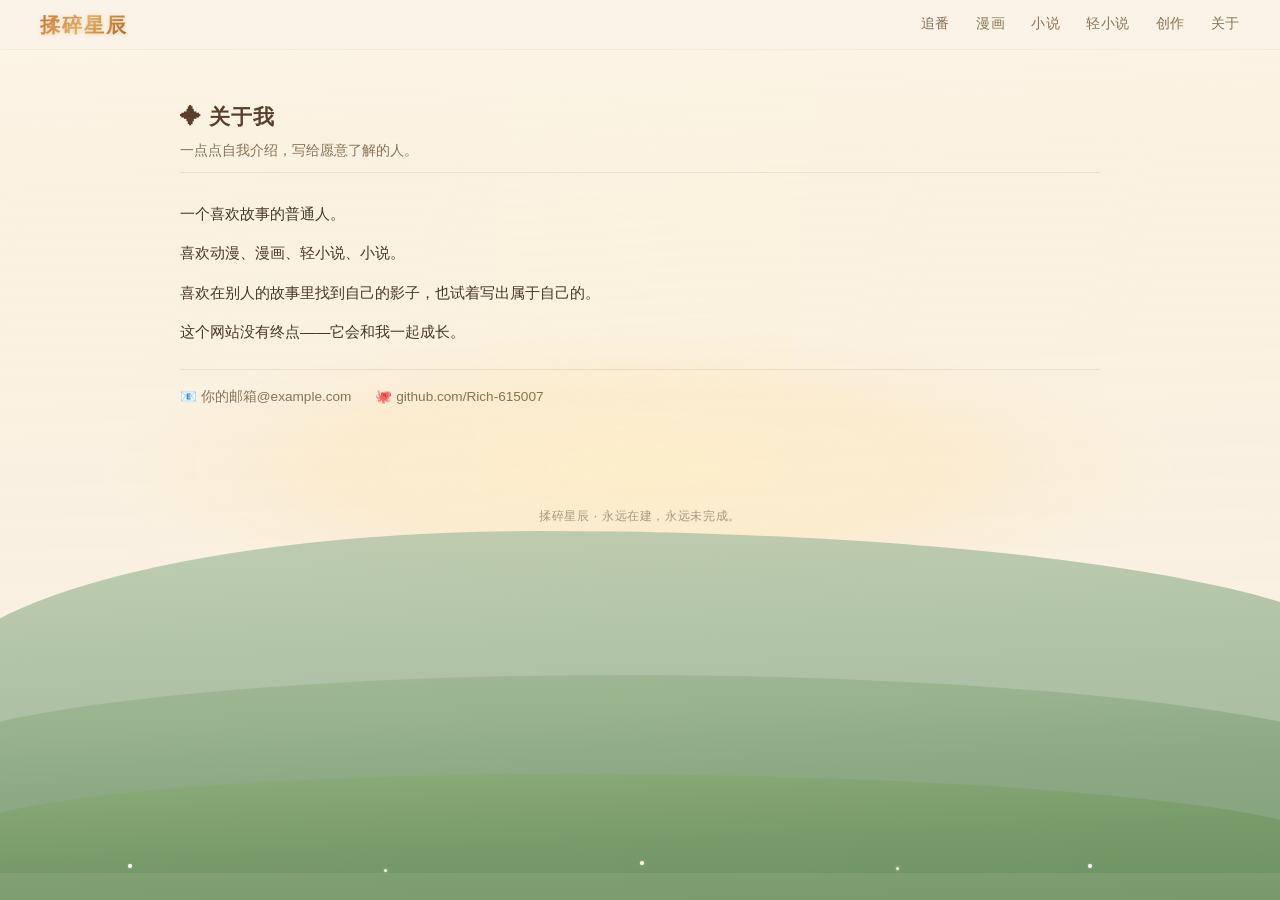
==== about/index.html @ a3de14c9 "加入Unsplash金色田野照片作为背景底层" ====
<!DOCTYPE html>
<html lang="zh-CN">
<head>
<meta charset="UTF-8">
<meta name="viewport" content="width=device-width,initial-scale=1.0">
<title>关于 · 揉碎星辰</title>
<link rel="stylesheet" href="../style.css">
</head>
<body>

<div class="field-photo"></div>
<div class="field-sky"></div>
<div class="field-hills">
  <div class="field-hill field-hill--far"></div>
  <div class="field-hill field-hill--mid"></div>
  <div class="field-hill field-hill--near"></div>
</div>
<div class="field-flowers" aria-hidden="true">
  <span class="field-flower" style="left:10%;bottom:15%;animation-delay:0s;"></span>
  <span class="field-flower" style="left:30%;bottom:13%;animation-delay:0.7s;"></span>
  <span class="field-flower" style="left:50%;bottom:16%;animation-delay:1.4s;"></span>
  <span class="field-flower" style="left:70%;bottom:14%;animation-delay:0.4s;"></span>
  <span class="field-flower" style="left:85%;bottom:15%;animation-delay:1.1s;"></span>
</div>

<nav class="nav">
  <span class="nav-brand"><a href="../index.html">揉碎星辰</a></span>
  <div class="nav-links">
    <a href="../anime/">追番</a>
    <a href="../manga/">漫画</a>
    <a href="../novel/">小说</a>
    <a href="../lightnovel/">轻小说</a>
    <a href="../create/">创作</a>
    <a href="../about/">关于</a>
  </div>
</nav>

<section class="subpage">
  <div class="subpage-header">
    <h1 class="subpage-title">✦ 关于我</h1>
    <p class="subpage-desc">一点点自我介绍，写给愿意了解的人。</p>
  </div>

  <div class="about-text">
    <p>一个喜欢故事的普通人。</p>
    <p>喜欢动漫、漫画、轻小说、小说。</p>
    <p>喜欢在别人的故事里找到自己的影子，也试着写出属于自己的。</p>
    <p>这个网站没有终点——它会和我一起成长。</p>
  </div>

  <div class="about-contact">
    <span>📧 你的邮箱@example.com</span>
    <span>🐙 github.com/Rich-615007</span>
  </div>
</section>

<footer class="footer">
  <p>揉碎星辰 · 永远在建，永远未完成。</p>
</footer>

</body>
</html>
---- style.css ----
/* =============================================
   揉碎星辰 · 个人花园
   视觉：CLANNAD AS 夕阳花田 — 写实向
   ============================================= */

:root {
  --gold:    #C8956C;
  --brown:   #5B3E2E;
  --text:    #4A3728;
  --soft:    #8B7355;
  --faint:   #A89880;
  --card:    rgba(255,252,246,0.76);
  --border:  rgba(180,155,125,0.22);
  --accent:  #C07830;
  --radius:  5px;
  --gutter:  40px;
}

* { margin:0; padding:0; box-sizing:border-box; }
html { scroll-behavior:smooth; }

body {
  font-family: "PingFang SC","Microsoft YaHei","Hiragino Sans GB",sans-serif;
  color: var(--text);
  background: #FCF5E8;
  min-height: 100vh;
  overflow-x: hidden;
  line-height: 1.6;
  -webkit-font-smoothing: antialiased;
}

/* ═══════════════ 背景照片 — Unsplash 金色田野 ═══════════════ */
.field-photo {
  position: fixed; top:0; left:0; width:100%; height:100vh; z-index:0;
  background:
    url('https://images.unsplash.com/photo-1472214103451-9374bd1c798e?w=1920&q=80')
    center / cover no-repeat;
  pointer-events: none;
}

/* 暖色遮罩 — 在上面叠加CLANNAD色调 */
.field-sky {
  position: fixed; top:0; left:0; width:100%; height:100vh; z-index:1;
  background:
    /* 太阳光晕 — 强化金色光线 */
    radial-gradient(ellipse 60% 22% at 50% 52%, rgba(255,235,185,0.55) 0%, rgba(255,220,155,0.25) 40%, transparent 70%),
    /* 整体暖色罩 */
    linear-gradient(178deg,
      rgba(255,245,225,0.20) 0%,
      rgba(250,225,190,0.15) 20%,
      rgba(240,210,170,0.10) 40%,
      rgba(225,195,155,0.08) 60%,
      rgba(200,180,150,0.06) 80%,
      rgba(175,170,148,0.05) 100%
    );
  pointer-events: none;
}

/* 光柱 — 从云层缝隙穿过的丁达尔光线 */
.field-sky::after {
  content: '';
  position: fixed;
  top: 8%; left: 38%; width: 24%; height: 58%;
  background: linear-gradient(175deg,
    transparent 0%,
    rgba(255,248,220,0.10) 20%,
    rgba(255,242,205,0.14) 50%,
    rgba(255,235,185,0.06) 80%,
    transparent 100%
  );
  transform: skewX(-6deg);
  pointer-events: none;
  z-index: 1;
}

/* ═══════════════ 远山层 ═══════════════ */
.field-hills {
  position: fixed; bottom:0; left:0; width:100%; height:60vh; z-index:1;
  pointer-events: none;
}

.field-hill {
  position: absolute; bottom:0;
}

/* 最远 — 淡蓝绿，大气透视 */
.field-hill--far {
  left:-5%; width:112%; height:32vh;
  background: linear-gradient(178deg, #B2C6A8 0%, #A8BEA0 25%, #9EB698 50%, #94AE90 100%);
  border-radius: 42% 58% 0 0 / 55% 45% 0 0;
  bottom: 9vh;
  opacity: 0.82;
}

/* 中山 — 过渡色 */
.field-hill--mid {
  left:-8%; width:118%; height:22vh;
  background: linear-gradient(178deg, #A0B892 0%, #94B088 25%, #88A67E 50%, #7C9C74 100%);
  border-radius: 48% 52% 0 0 / 48% 52% 0 0;
  bottom: 3vh;
  opacity: 0.87;
}

/* 近丘 — 饱和度最高 */
.field-hill--near {
  left:-3%; width:108%; height:15vh;
  background: linear-gradient(178deg, #8CAD7A 0%, #80A370 25%, #749966 50%, #688F5C 100%);
  border-radius: 44% 56% 0 0 / 44% 56% 0 0;
  bottom: -1vh;
  opacity: 0.90;
}

/* ═══════════════ 花 — 散布在近丘上的野花 ═══════════════ */
.field-flowers {
  position: fixed; bottom:0; left:0; width:100%; height:24vh; z-index:2;
  pointer-events: none;
}

.field-flower {
  position: absolute;
  width: 4px; height: 4px;
  background: #FFFEF6;
  border-radius: 50%;
  box-shadow: 0 0 2px rgba(255,252,240,0.5);
  animation: fGlow 5s ease-in-out infinite;
}
.field-flower:nth-child(even) {
  width: 3px; height: 3px;
  box-shadow: 0 0 3px rgba(255,250,235,0.6);
}
.field-flower:nth-child(3n) {
  background: #FFF9E8;
}
@keyframes fGlow {
  0%,100% { opacity:0.18; transform:scale(1); }
  50%     { opacity:0.42; transform:scale(1.35); }
}

/* ═══════════════ 导航栏 ═══════════════ */
.nav {
  position: sticky; top:0; z-index:100;
  display:flex; align-items:center; justify-content:space-between;
  padding:0 var(--gutter); height:50px;
  background: rgba(250,243,232,0.82);
  backdrop-filter: blur(20px);
  -webkit-backdrop-filter: blur(20px);
  border-bottom: 1px solid rgba(200,180,150,0.15);
}

.nav-brand a {
  font-size: 1.25rem;
  font-weight: 800;
  letter-spacing: 0.1em;
  color: transparent;
  background: linear-gradient(135deg, #C07830 0%, #D4954B 25%, #E0B060 50%, #C98538 75%, #B06A28 100%);
  background-clip: text;
  -webkit-background-clip: text;
  text-shadow: none;
  filter: drop-shadow(0 1px 2px rgba(180,100,40,0.25));
  text-decoration: none;
  transition: filter 0.3s;
}
.nav-brand a:hover {
  filter: drop-shadow(0 2px 4px rgba(180,100,40,0.4));
}

.nav-links { display:flex; gap:26px; }
.nav-links a {
  font-size:0.85rem; color:var(--soft); text-decoration:none;
  letter-spacing:0.04em;
  padding:4px 0;
  border-bottom:2px solid transparent;
  transition: color 0.2s, border-color 0.2s;
}
.nav-links a:hover { color:var(--accent); border-bottom-color:var(--accent); }

/* ═══════════════ 主页 Hero ═══════════════ */
.hero {
  position:relative; z-index:10;
  display:flex; flex-direction:column; align-items:center; justify-content:center;
  min-height:calc(100vh - 50px);
  padding:0 var(--gutter) 80px;
  text-align:center;
}

.hero-quote { margin-bottom:44px; }
.hero-line {
  font-size:1.7rem; font-weight:600; color:var(--brown);
  letter-spacing:0.07em; line-height:1.9;
}
.hero-line--sub {
  font-size:0.95rem; font-weight:400; color:var(--soft);
  margin-top:10px;
}

.hero-intro { margin-bottom:0; }
.hero-intro p {
  font-size:1rem; color:var(--soft);
  line-height:2.3; letter-spacing:0.04em;
}

/* ═══════════════ 子页面通用 ═══════════════ */
.subpage {
  position:relative; z-index:10;
  max-width:1000px;
  margin:0 auto;
  padding:0 var(--gutter) 60px;
}

.subpage-header {
  padding:50px 0 10px;
  border-bottom:1px solid var(--border);
  margin-bottom:24px;
}
.subpage-title {
  font-size:1.3rem; font-weight:700; color:var(--brown);
  letter-spacing:0.05em;
}
.subpage-desc {
  font-size:0.88rem; color:var(--soft); margin-top:6px;
}

/* ═══════════════ 卡片 ═══════════════ */
.card-grid {
  display:grid;
  grid-template-columns: repeat(3, 1fr);
  gap:12px;
}

.entry-card {
  display:flex; gap:12px; align-items:center;
  padding:12px 14px; border-radius:var(--radius);
  background: var(--card);
  border:1px solid var(--border);
  transition:background 0.25s, box-shadow 0.25s;
}
.entry-card:hover {
  background:rgba(255,248,236,0.86);
  box-shadow:0 1px 10px rgba(120,90,60,0.06);
}

.entry-cover {
  width:44px; height:58px; border-radius:3px; flex-shrink:0;
  display:flex; align-items:center; justify-content:center; font-size:1.3rem;
  background:linear-gradient(140deg, #F3E5D0, #E8D5B8);
  border:1px solid rgba(160,130,90,0.2);
}

.entry-info { display:flex; flex-direction:column; gap:2px; min-width:0; }
.entry-title { font-size:0.85rem; font-weight:600; color:var(--text); }
.entry-note { font-size:0.78rem; color:var(--soft); font-style:italic; }

.entry-card--empty { opacity:0.4; border-style:dashed; }
.entry-card--empty .entry-title {
  font-weight:400; color:var(--faint); font-style:italic;
}

/* ═══════════════ 关于 ═══════════════ */
.about-text p {
  font-size:0.95rem; color:var(--text); line-height:2.2; margin-bottom:6px;
}
.about-contact {
  display:flex; gap:24px; flex-wrap:wrap;
  margin-top:20px; padding-top:16px;
  border-top:1px solid var(--border);
}
.about-contact span { font-size:0.85rem; color:var(--soft); }

/* ═══════════════ 底部 ═══════════════ */
.footer {
  position:relative; z-index:10;
  text-align:center; padding:40px 0 28px;
}
.footer p { font-size:0.78rem; color:var(--faint); letter-spacing:0.05em; }

/* ═══════════════ 响应式 ═══════════════ */
@media (max-width:900px) {
  .card-grid { grid-template-columns:repeat(2,1fr); }
  .nav-links { gap:16px; }
  .nav-links a { font-size:0.78rem; }
  .hero-line { font-size:1.35rem; }
}
@media (max-width:600px) {
  :root { --gutter:18px; }
  .card-grid { grid-template-columns:1fr; }
  .nav-brand a { font-size:1.1rem; }
  .nav-links { gap:10px; overflow-x:auto; }
  .nav-links a { font-size:0.72rem; white-space:nowrap; }
  .hero-line { font-size:1.15rem; }
}
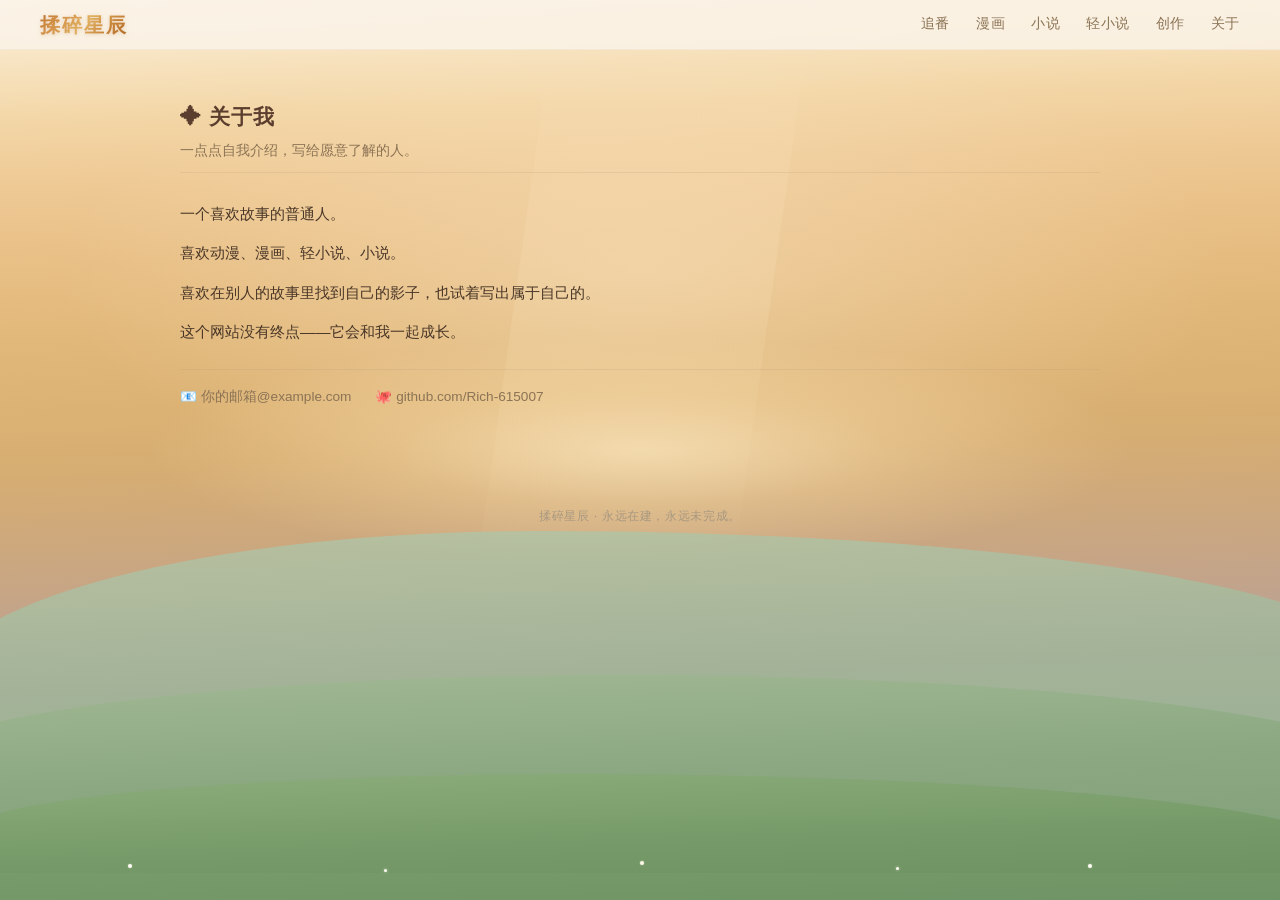
==== commit 564d3e00: "Revert "加入Unsplash金色田野照片作为背景底层" This reverts commit a3de14c9b30bd9f95d0f066aa7b688b04fe03e69." ====
--- a/about/index.html
+++ b/about/index.html
@@ -8,7 +8,6 @@
 </head>
 <body>
 
-<div class="field-photo"></div>
 <div class="field-sky"></div>
 <div class="field-hills">
   <div class="field-hill field-hill--far"></div>
--- a/style.css
+++ b/style.css
@@ -29,29 +29,32 @@
   -webkit-font-smoothing: antialiased;
 }
 
-/* ═══════════════ 背景照片 — Unsplash 金色田野 ═══════════════ */
-.field-photo {
+/* ═══════════════ 天空 — 黄昏写实渐变 ═══════════════ */
+.field-sky {
   position: fixed; top:0; left:0; width:100%; height:100vh; z-index:0;
   background:
-    url('https://images.unsplash.com/photo-1472214103451-9374bd1c798e?w=1920&q=80')
-    center / cover no-repeat;
-  pointer-events: none;
-}
-
-/* 暖色遮罩 — 在上面叠加CLANNAD色调 */
-.field-sky {
-  position: fixed; top:0; left:0; width:100%; height:100vh; z-index:1;
-  background:
-    /* 太阳光晕 — 强化金色光线 */
-    radial-gradient(ellipse 60% 22% at 50% 52%, rgba(255,235,185,0.55) 0%, rgba(255,220,155,0.25) 40%, transparent 70%),
-    /* 整体暖色罩 */
+    /* 太阳光晕 — 在地平线上方 */
+    radial-gradient(ellipse 55% 18% at 50% 50%, rgba(255,238,200,0.65) 0%, rgba(255,228,175,0.3) 35%, transparent 70%),
+    /* 上层暖光漫射 */
+    radial-gradient(ellipse 70% 40% at 50% 30%, rgba(255,240,215,0.35) 0%, transparent 65%),
+    /* 主渐变 */
     linear-gradient(178deg,
-      rgba(255,245,225,0.20) 0%,
-      rgba(250,225,190,0.15) 20%,
-      rgba(240,210,170,0.10) 40%,
-      rgba(225,195,155,0.08) 60%,
-      rgba(200,180,150,0.06) 80%,
-      rgba(175,170,148,0.05) 100%
+      #FCF3E4  0%,
+      #F8E5C4  6%,
+      #F3D6A6 13%,
+      #EEC994 20%,
+      #E8BF85 28%,
+      #E2B87A 36%,
+      #DCB274 44%,
+      #D6AD72 50%,
+      #CFA97A 56%,
+      #C8A684 62%,
+      #C0A38E 68%,
+      #B9A396 74%,
+      #B1A69A 80%,
+      #AAABA0 86%,
+      #A3B2A5 92%,
+      #9EBAA8 100%
     );
   pointer-events: none;
 }
@@ -60,17 +63,17 @@
 .field-sky::after {
   content: '';
   position: fixed;
-  top: 8%; left: 38%; width: 24%; height: 58%;
-  background: linear-gradient(175deg,
+  top: 8%; left: 40%; width: 20%; height: 55%;
+  background: linear-gradient(172deg,
     transparent 0%,
-    rgba(255,248,220,0.10) 20%,
-    rgba(255,242,205,0.14) 50%,
-    rgba(255,235,185,0.06) 80%,
+    rgba(255,242,215,0.12) 25%,
+    rgba(255,238,200,0.15) 50%,
+    rgba(255,232,185,0.08) 75%,
     transparent 100%
   );
-  transform: skewX(-6deg);
-  pointer-events: none;
-  z-index: 1;
+  transform: skewX(-8deg);
+  pointer-events: none;
+  z-index: 0;
 }
 
 /* ═══════════════ 远山层 ═══════════════ */
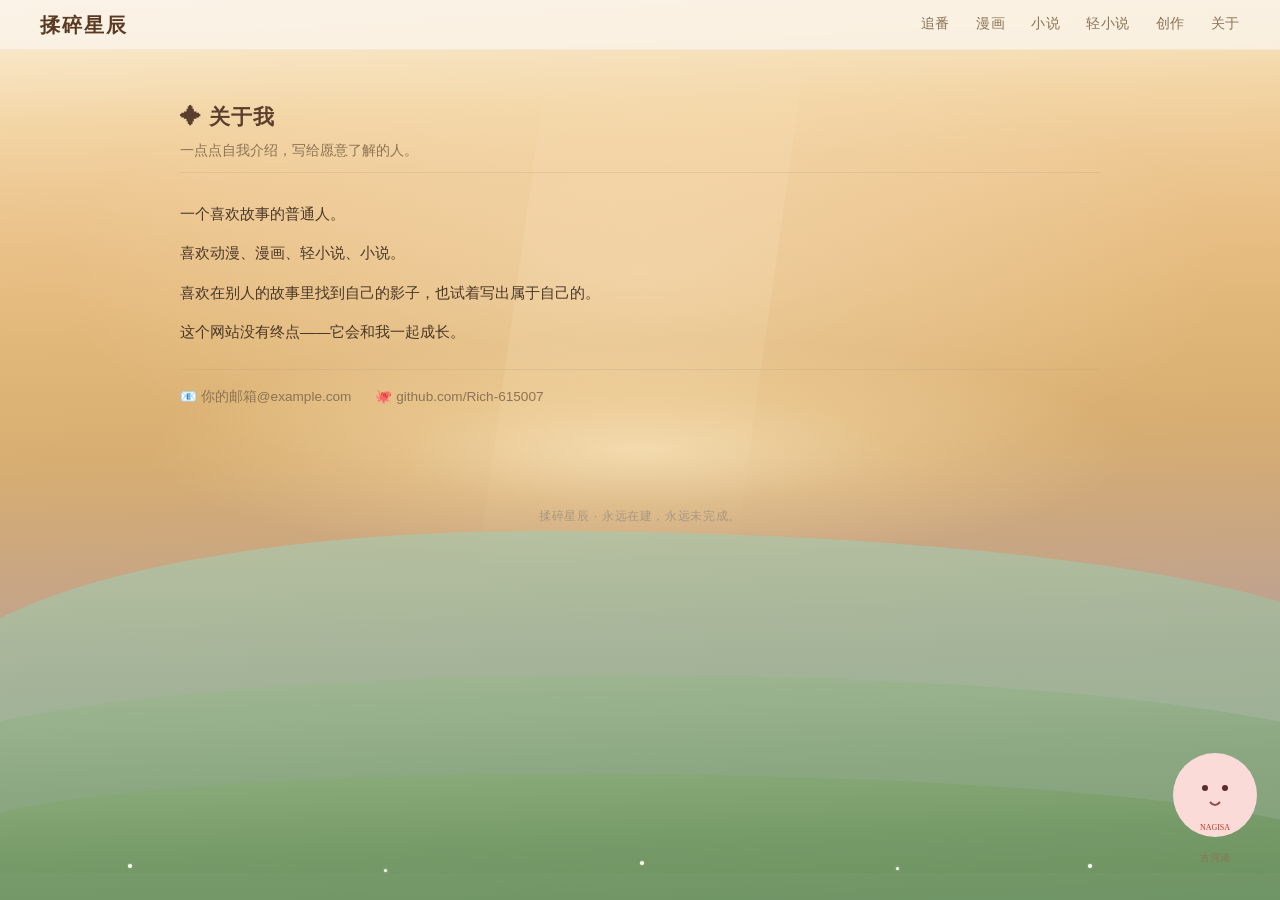
==== commit 6698772c: "桌宠系统：Q版立绘+拖拽+台词+换人+跨页面记忆(8页注入)" ====
--- a/about/index.html
+++ b/about/index.html
@@ -57,5 +57,7 @@
   <p>揉碎星辰 · 永远在建，永远未完成。</p>
 </footer>
 
+  <script src="../js/desk-pet-voices.js"></script>
+  <script src="../js/desk-pet.js"></script>
 </body>
 </html>
--- a/style.css
+++ b/style.css
@@ -154,17 +154,12 @@
   font-size: 1.25rem;
   font-weight: 800;
   letter-spacing: 0.1em;
-  color: transparent;
-  background: linear-gradient(135deg, #C07830 0%, #D4954B 25%, #E0B060 50%, #C98538 75%, #B06A28 100%);
-  background-clip: text;
-  -webkit-background-clip: text;
-  text-shadow: none;
-  filter: drop-shadow(0 1px 2px rgba(180,100,40,0.25));
+  color: #5B3A24;
   text-decoration: none;
-  transition: filter 0.3s;
+  transition: color 0.3s;
 }
 .nav-brand a:hover {
-  filter: drop-shadow(0 2px 4px rgba(180,100,40,0.4));
+  color: #8B5A3C;
 }
 
 .nav-links { display:flex; gap:26px; }
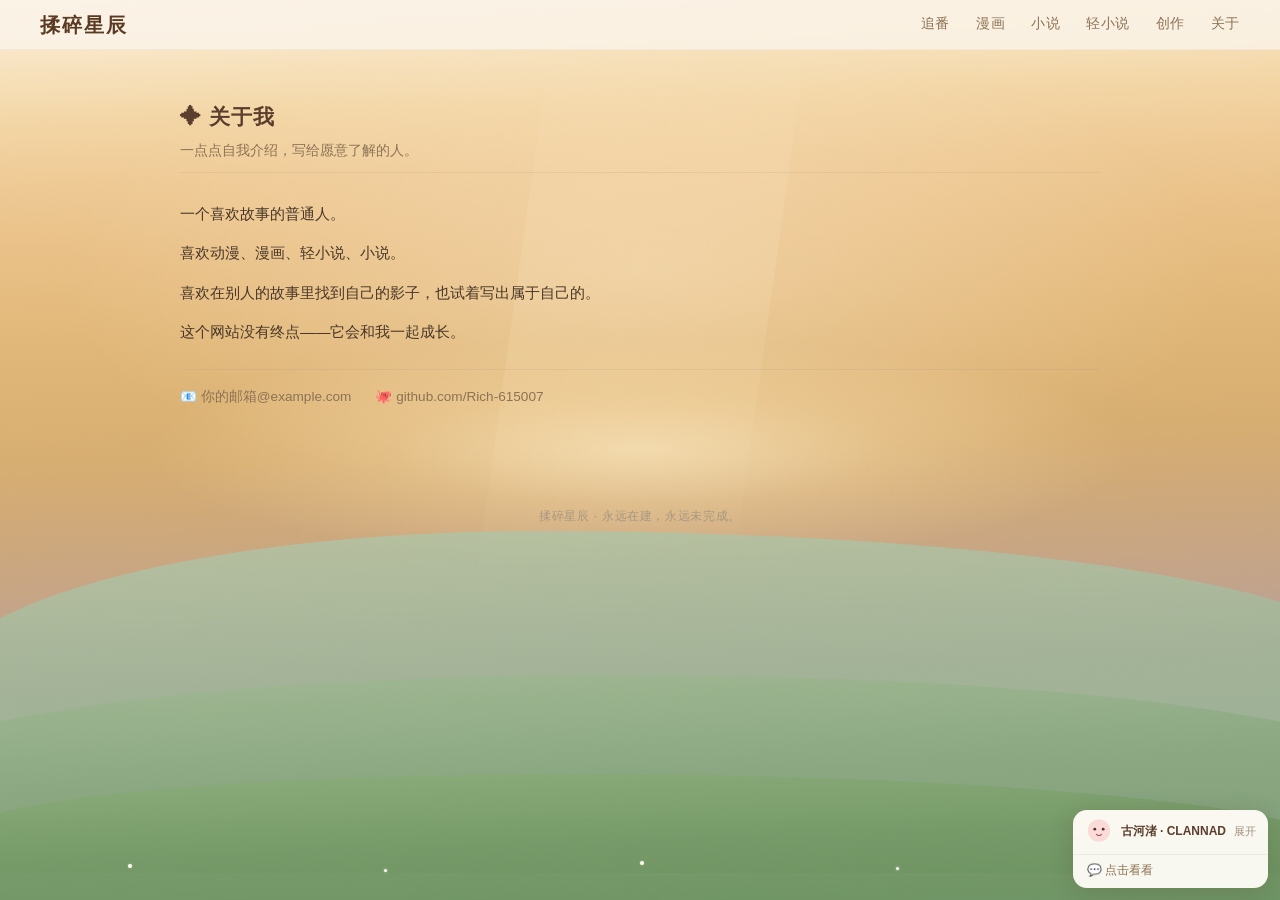
==== commit 060a6275: "聊天向导：替换桌宠→右下角聊天窗+3角色+页面感知+引导+快捷跳转" ====
--- a/about/index.html
+++ b/about/index.html
@@ -57,7 +57,8 @@
   <p>揉碎星辰 · 永远在建，永远未完成。</p>
 </footer>
 
-  <script src="../js/desk-pet-voices.js"></script>
-  <script src="../js/desk-pet.js"></script>
+  <script src="../js/guide-characters.js"></script>
+  <script src="../js/guide-characters.js"></script>
+  <script src="../js/guide-widget.js"></script>
 </body>
 </html>
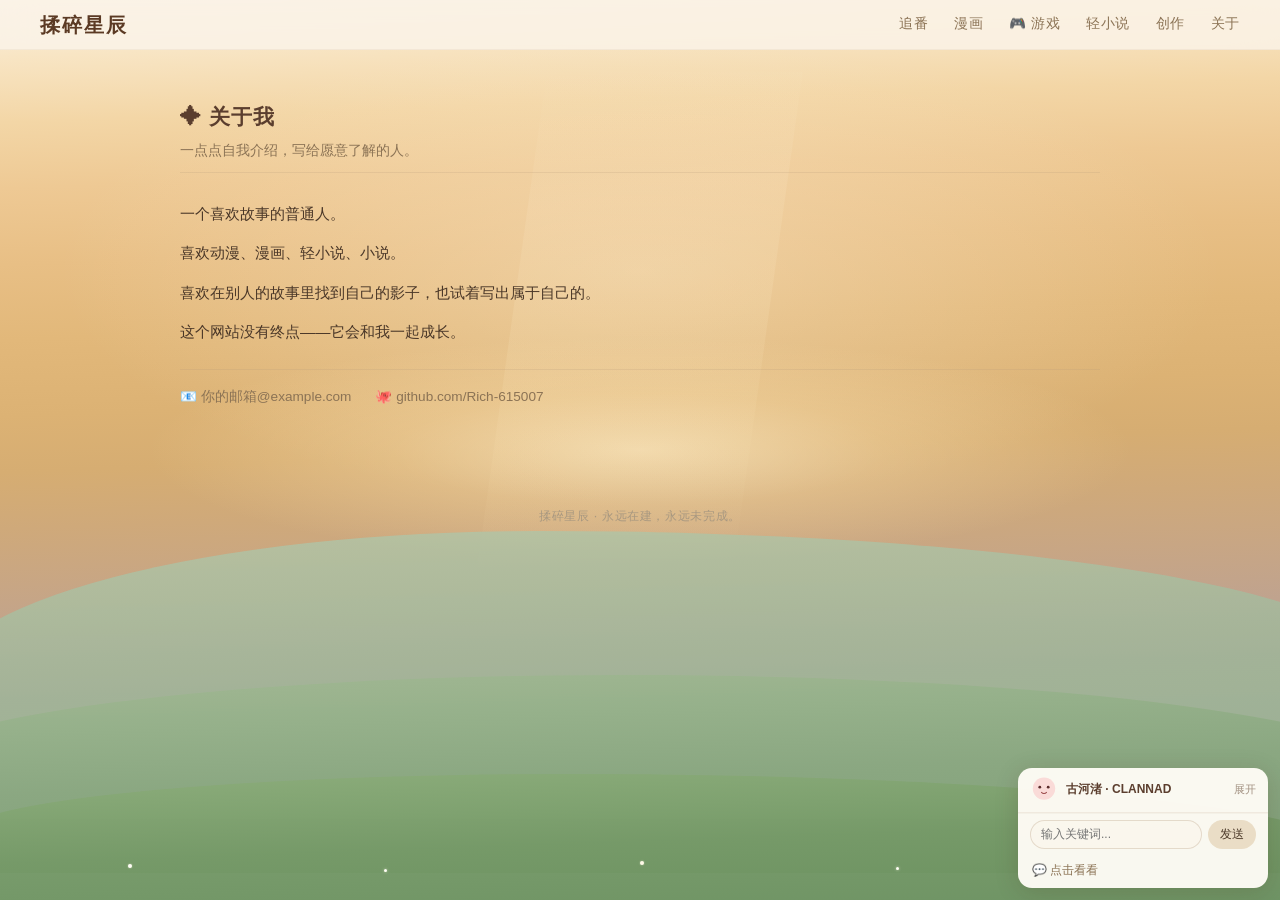
==== commit d14c7d73: "漫画+2(碧蓝之海/迷宫饭) +小说分区→游戏分区" ====
--- a/about/index.html
+++ b/about/index.html
@@ -27,7 +27,7 @@
   <div class="nav-links">
     <a href="../anime/">追番</a>
     <a href="../manga/">漫画</a>
-    <a href="../novel/">小说</a>
+    <a href="../game/">🎮 游戏</a>
     <a href="../lightnovel/">轻小说</a>
     <a href="../create/">创作</a>
     <a href="../about/">关于</a>
@@ -58,7 +58,6 @@
 </footer>
 
   <script src="../js/guide-characters.js"></script>
-  <script src="../js/guide-characters.js"></script>
   <script src="../js/guide-widget.js"></script>
 </body>
 </html>
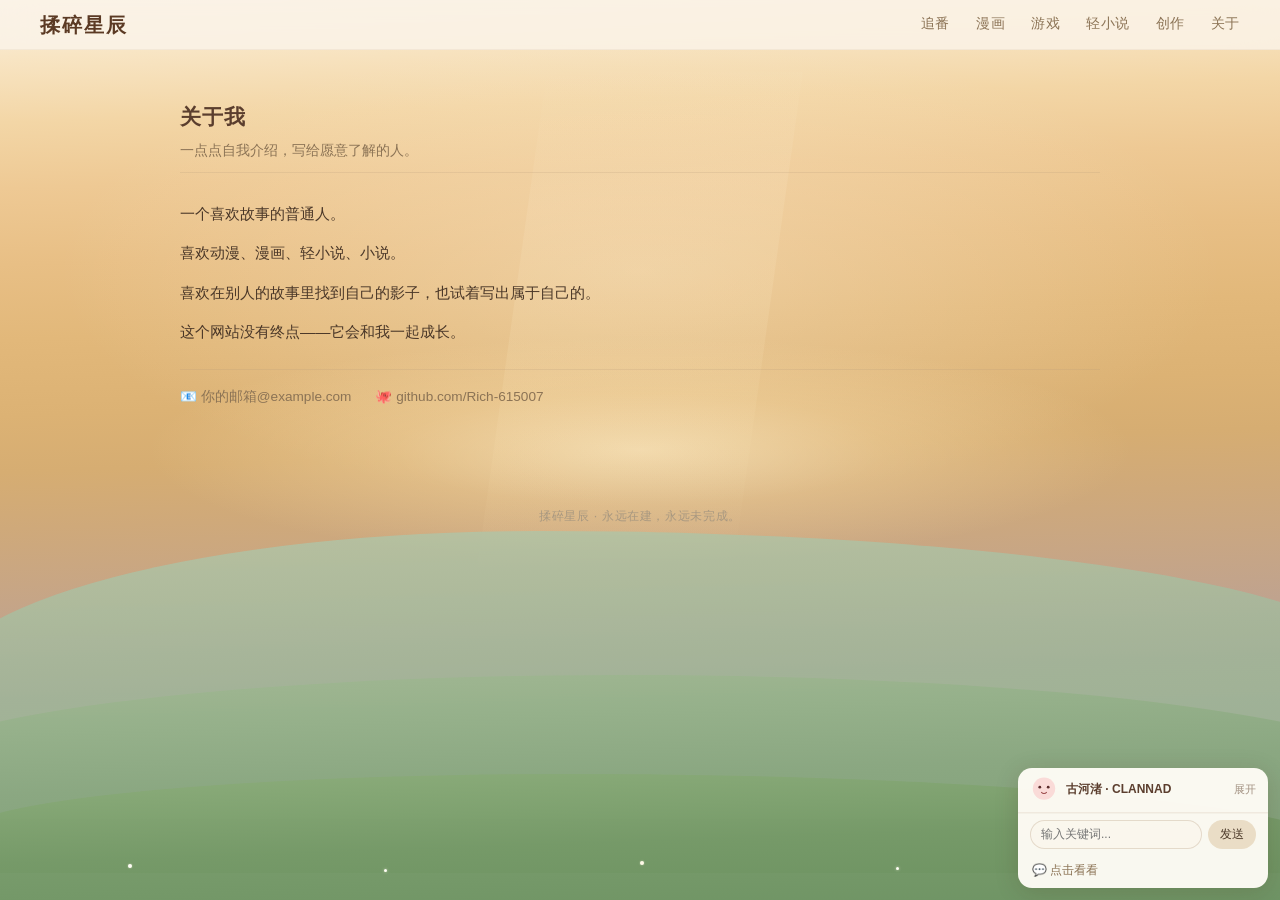
==== commit f476b429: "导航栏统一去图标：追番/漫画/游戏/轻小说/音乐/创作/关于" ====
--- a/about/index.html
+++ b/about/index.html
@@ -27,7 +27,7 @@
   <div class="nav-links">
     <a href="../anime/">追番</a>
     <a href="../manga/">漫画</a>
-    <a href="../game/">🎮 游戏</a>
+    <a href="../game/">游戏</a>
     <a href="../lightnovel/">轻小说</a>
     <a href="../create/">创作</a>
     <a href="../about/">关于</a>
@@ -36,7 +36,7 @@
 
 <section class="subpage">
   <div class="subpage-header">
-    <h1 class="subpage-title">✦ 关于我</h1>
+    <h1 class="subpage-title">关于我</h1>
     <p class="subpage-desc">一点点自我介绍，写给愿意了解的人。</p>
   </div>
 
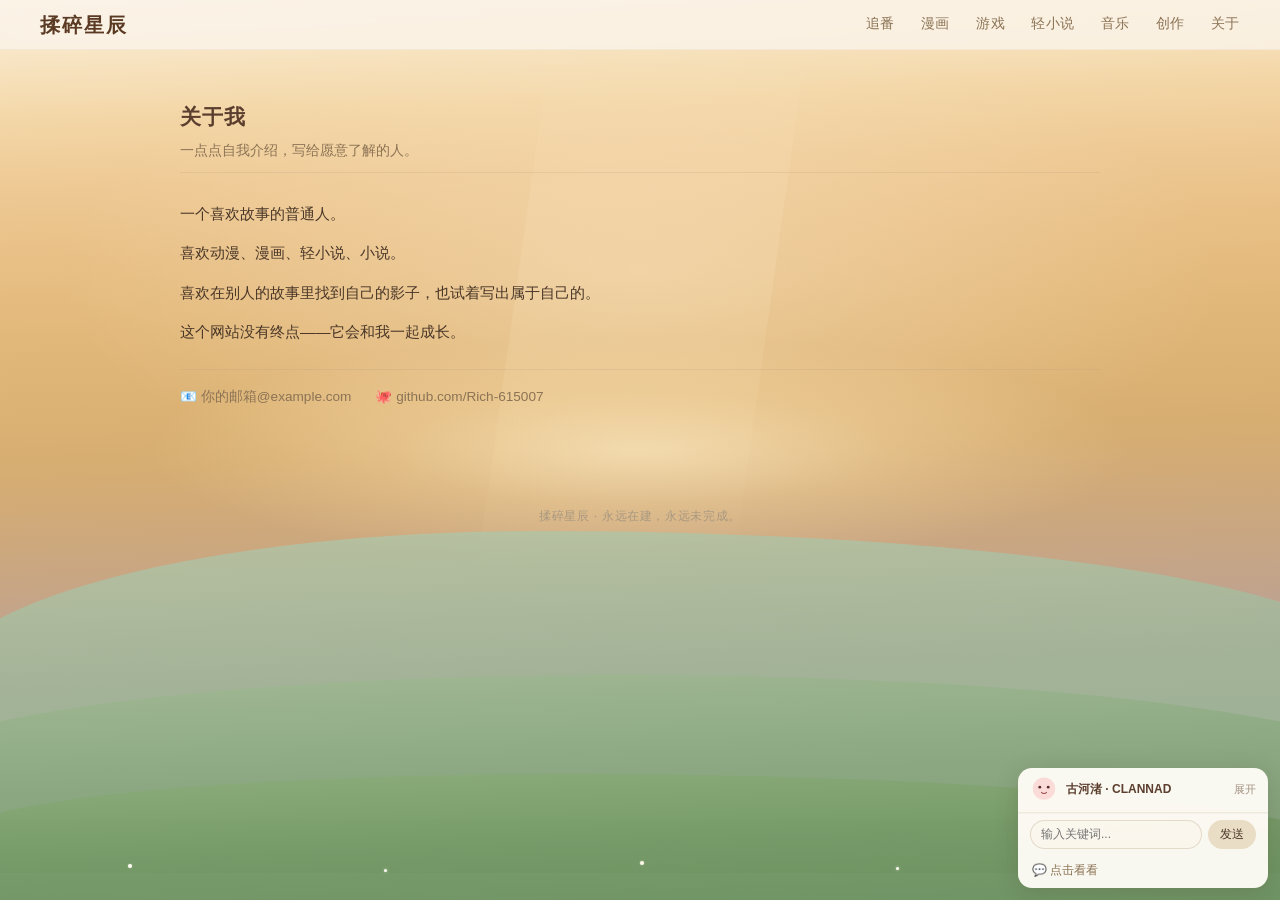
==== commit 812e8dac: "修复create/about缺音乐导航链接" ====
--- a/about/index.html
+++ b/about/index.html
@@ -29,6 +29,7 @@
     <a href="../manga/">漫画</a>
     <a href="../game/">游戏</a>
     <a href="../lightnovel/">轻小说</a>
+    <a href="../music/">音乐</a>
     <a href="../create/">创作</a>
     <a href="../about/">关于</a>
   </div>
